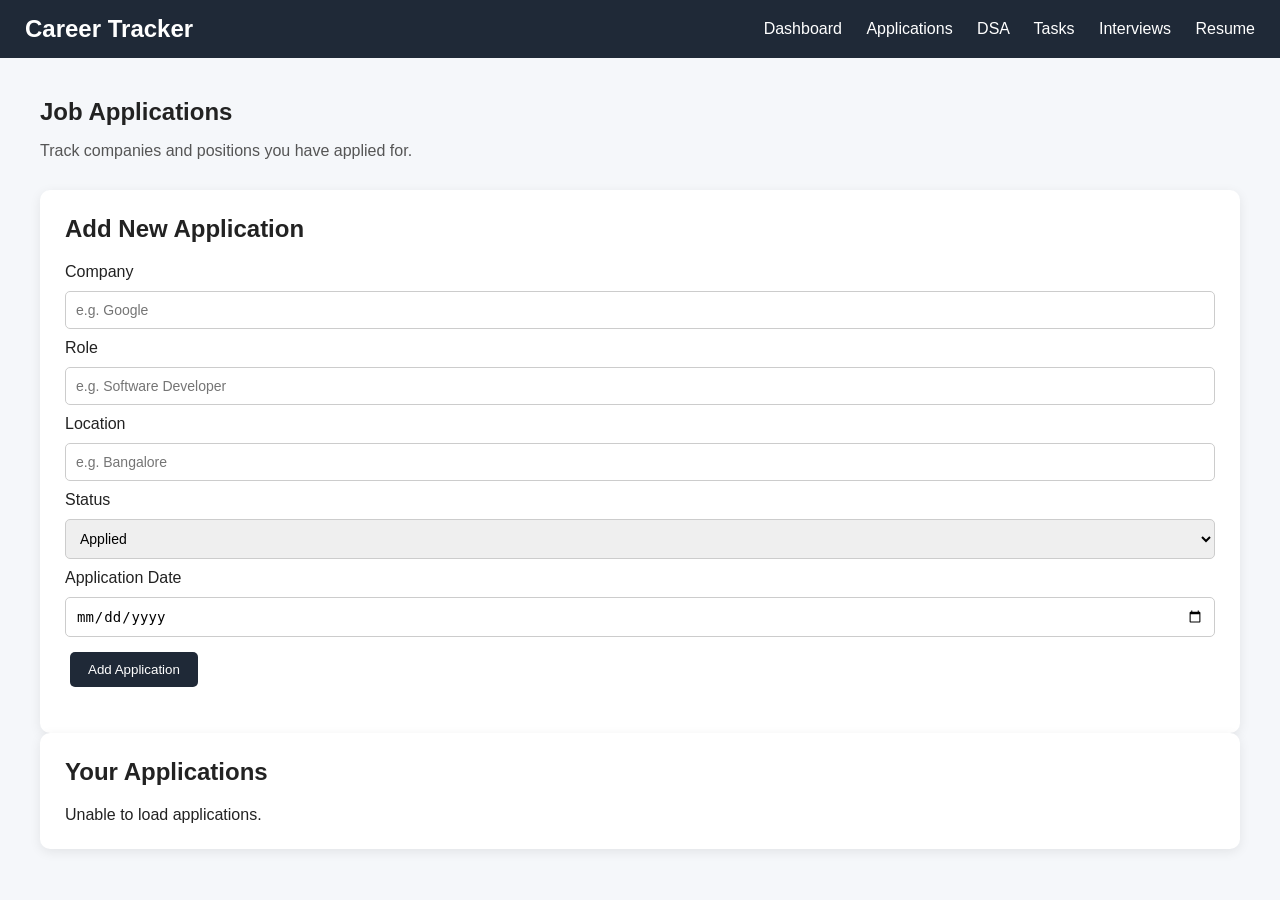
==== frontend/applications.html @ 94ce3e31 "Complete frontend and backend features" ====
<!DOCTYPE html>
<html lang="en">
<head>
    <meta charset="UTF-8">
    <meta name="viewport" content="width=device-width, initial-scale=1.0">
    <title>Applications - Student Career Tracker</title>
    <link rel="stylesheet" href="style.css">
</head>

<body>

    <nav>
        <h2>Career Tracker</h2>

        <div>
            <a href="index.html">Dashboard</a>
            <a href="applications.html">Applications</a>
            <a href="#">DSA</a>
            <a href="#">Tasks</a>
            <a href="#">Interviews</a>
            <a href="#">Resume</a>
        </div>
    </nav>


    <main class="dashboard">

        <section class="welcome">
            <h1>Job Applications</h1>
            <p>Track companies and positions you have applied for.</p>
        </section>


        <section class="dashboard-card">

            <h2>Add New Application</h2>

            <form id="applicationForm">

                <label for="company">Company</label>
                <input
                    type="text"
                    id="company"
                    placeholder="e.g. Google"
                    required
                >

                <label for="role">Role</label>
                <input
                    type="text"
                    id="role"
                    placeholder="e.g. Software Developer"
                    required
                >

                <label for="location">Location</label>
                <input
                    type="text"
                    id="location"
                    placeholder="e.g. Bangalore"
                    required
                >

                <label for="status">Status</label>
                <select id="status">
                    <option value="Applied">Applied</option>
                    <option value="Shortlisted">Shortlisted</option>
                    <option value="Interview">Interview</option>
                    <option value="Selected">Selected</option>
                    <option value="Rejected">Rejected</option>
                </select>

                <label for="applicationDate">Application Date</label>
                <input
                    type="date"
                    id="applicationDate"
                    required
                >

                <button type="submit" id="applicationSubmitButton">
    Add Application
</button>

            </form>

            <p id="applicationMessage"></p>

        </section>


        <section class="dashboard-card">

            <h2>Your Applications</h2>

            <div id="applicationsList">
                Loading applications...
            </div>

        </section>

    </main>


    <script src="script.js"></script>

</body>
</html>
---- frontend/style.css ----
body {
    font-family: Arial, sans-serif;
    margin: 0;
    padding: 40px;
    background-color: #f5f7fa;
    color: #222;
}

h1 {
    margin-bottom: 10px;
}

p {
    color: #555;
}
nav {
    display: flex;
    justify-content: space-between;
    align-items: center;
    background-color: #1f2937;
    padding: 15px 25px;
    margin: -40px -40px 40px -40px;
}

nav h2 {
    color: white;
    margin: 0;
}

nav a {
    color: white;
    text-decoration: none;
    margin-left: 20px;
}

nav a:hover {
    text-decoration: underline;
}
.login-container {
    width: 350px;
    margin: 80px auto;
    background-color: white;
    padding: 30px;
    border-radius: 10px;
    box-shadow: 0 4px 15px rgba(0, 0, 0, 0.1);
}

.login-container h1 {
    text-align: center;
    font-size: 24px;
}

.login-container h2 {
    text-align: center;
    margin-bottom: 25px;
}

.login-container label {
    display: block;
    margin-top: 15px;
    margin-bottom: 5px;
}

.login-container input {
    width: 100%;
    padding: 10px;
    box-sizing: border-box;
    border: 1px solid #ccc;
    border-radius: 5px;
}

.login-container button {
    width: 100%;
    padding: 10px;
    margin-top: 20px;
    border: none;
    border-radius: 5px;
    background-color: #1f2937;
    color: white;
    cursor: pointer;
}

.login-container button:hover {
    background-color: #374151;
}

.login-container p {
    text-align: center;
    margin-top: 20px;
}
.login-container input {
    margin-bottom: 5px;
}

.login-container a {
    color: #1f2937;
    text-decoration: none;
    font-weight: bold;
}

.login-container a:hover {
    text-decoration: underline;
}
/* =========================
   DASHBOARD
   ========================= */

.dashboard {
    max-width: 1200px;
    margin: 0 auto;
}

.welcome {
    margin-bottom: 30px;
}

.welcome h1 {
    margin-bottom: 8px;
}

.stats {
    display: grid;
    grid-template-columns: repeat(4, 1fr);
    gap: 20px;
    margin-bottom: 30px;
}

.stat-card {
    background-color: white;
    padding: 20px;
    border-radius: 10px;
    box-shadow: 0 3px 12px rgba(0, 0, 0, 0.08);
}

.stat-card h3 {
    margin-top: 0;
}

.stat-number {
    font-size: 32px;
    font-weight: bold;
    margin: 10px 0;
}

.dashboard-grid {
    display: grid;
    grid-template-columns: repeat(2, 1fr);
    gap: 20px;
}

.dashboard-card {
    background-color: white;
    padding: 25px;
    border-radius: 10px;
    box-shadow: 0 3px 12px rgba(0, 0, 0, 0.08);
}

.dashboard-card h2 {
    margin-top: 0;
}

.dashboard-card li {
    margin-bottom: 10px;
}

.progress-bar {
    width: 100%;
    height: 12px;
    background-color: #e5e7eb;
    border-radius: 10px;
    margin: 20px 0 10px;
}

.progress {
    width: 0%;
    height: 100%;
    border-radius: 10px;
    background-color: #1f2937;
}

.dashboard-card button {
    padding: 10px 15px;
    margin: 5px;
    border: none;
    border-radius: 5px;
    background-color: #1f2937;
    color: white;
    cursor: pointer;
}

.dashboard-card button:hover {
    background-color: #374151;
}
@media (max-width: 900px) {

    .stats {
        grid-template-columns: repeat(2, 1fr);
    }

    .dashboard-grid {
        grid-template-columns: 1fr;
    }

    nav {
        flex-direction: column;
        gap: 15px;
    }

}

@media (max-width: 600px) {

    .stats {
        grid-template-columns: 1fr;
    }

    nav a {
        display: block;
        margin: 8px 0;
    }

}
/* =========================
   APPLICATIONS
   ========================= */

#applicationForm {
    display: grid;
    gap: 10px;
}

#applicationForm input,
#applicationForm select {
    padding: 10px;
    border: 1px solid #ccc;
    border-radius: 5px;
    font-size: 14px;
}

#applicationForm button {
    width: fit-content;
    padding: 10px 18px;
    border: none;
    border-radius: 5px;
    background-color: #1f2937;
    color: white;
    cursor: pointer;
}

#applicationForm button:hover {
    background-color: #374151;
}

.application-item {
    border: 1px solid #e5e7eb;
    padding: 15px;
    margin-top: 15px;
    border-radius: 8px;
    background-color: #f9fafb;
}

.application-item h3 {
    margin-top: 0;
}

.application-item p {
    margin: 6px 0;
}

/* DSA Tracker Styling */

.form-container,
.dsa-section {
    background: white;
    padding: 25px;
    margin: 20px 0;
    border-radius: 10px;
    box-shadow: 0 3px 12px rgba(0, 0, 0, 0.08);
}

#dsaForm {
    display: flex;
    flex-direction: column;
    gap: 10px;
}

#dsaForm input,
#dsaForm select {
    width: 100%;
    padding: 10px;
    border: 1px solid #ccc;
    border-radius: 5px;
    box-sizing: border-box;
}

#dsaForm button {
    width: fit-content;
    padding: 10px 20px;
    margin-top: 10px;
    background: #1e293b;
    color: white;
    border: none;
    border-radius: 5px;
    cursor: pointer;
}

#dsaForm button:hover {
    background: #334155;
}

#dsaList {
    display: grid;
    grid-template-columns: repeat(auto-fit, minmax(250px, 1fr));
    gap: 20px;
}

#dsaList .application-item {
    padding: 20px;
    border: 1px solid #e2e8f0;
    border-radius: 8px;
    background: #f8fafc;
}

#dsaList progress {
    height: 12px;
    accent-color: #16a34a;
}

/* ===== Task Tracker Styling ===== */

.task-container {
    max-width: 1100px;
    margin: 40px auto;
    padding: 25px;
}

.task-container h1 {
    text-align: center;
    color: #1e293b;
    margin-bottom: 25px;
    font-size: 32px;
}

#taskForm {
    max-width: 650px;
    margin: 0 auto 35px;
    padding: 25px;
    background: #ffffff;
    border-radius: 14px;
    box-shadow: 0 4px 18px rgba(0, 0, 0, 0.08);
}

#taskForm label {
    display: block;
    margin: 15px 0 7px;
    color: #334155;
    font-weight: 600;
}

#taskForm input,
#taskForm textarea,
#taskForm select {
    width: 100%;
    padding: 12px;
    border: 1px solid #cbd5e1;
    border-radius: 8px;
    font-size: 15px;
    box-sizing: border-box;
    outline: none;
}

#taskForm input:focus,
#taskForm textarea:focus,
#taskForm select:focus {
    border-color: #2563eb;
    box-shadow: 0 0 0 3px rgba(37, 99, 235, 0.12);
}

#taskForm textarea {
    min-height: 90px;
    resize: vertical;
}

#taskSubmitButton {
    width: 100%;
    margin-top: 20px;
    padding: 12px;
    border: none;
    border-radius: 8px;
    background: #2563eb;
    color: white;
    font-size: 16px;
    font-weight: 600;
    cursor: pointer;
    transition: background 0.2s;
}

#taskSubmitButton:hover {
    background: #1d4ed8;
}

#taskList {
    display: grid;
    grid-template-columns: repeat(auto-fit, minmax(260px, 1fr));
    gap: 20px;
}

#taskList .application-item {
    background: #ffffff;
    padding: 22px;
    border-radius: 12px;
    border: 1px solid #e2e8f0;
    box-shadow: 0 3px 12px rgba(0, 0, 0, 0.06);
    transition: transform 0.2s, box-shadow 0.2s;
}

#taskList .application-item:hover {
    transform: translateY(-4px);
    box-shadow: 0 8px 20px rgba(0, 0, 0, 0.10);
}

#taskList .application-item h3 {
    color: #1e293b;
    font-size: 20px;
    margin: 0 0 12px;
    overflow-wrap: anywhere;
}

#taskList .application-item p {
    color: #64748b;
    line-height: 1.6;
    overflow-wrap: anywhere;
}

#taskList .application-item p:nth-of-type(2) {
    font-weight: 600;
}

#taskList .application-item button {
    padding: 9px 18px;
    margin: 10px 8px 0 0;
    border: none;
    border-radius: 7px;
    color: white;
    font-weight: 600;
    cursor: pointer;
}

#taskList .application-item button:first-of-type {
    background: #2563eb;
}

#taskList .application-item button:first-of-type:hover {
    background: #1d4ed8;
}

#taskList .application-item button:last-of-type {
    background: #dc2626;
}

#taskList .application-item button:last-of-type:hover {
    background: #b91c1c;
}

#taskMessage {
    text-align: center;
    color: #15803d;
    margin-top: 15px;
}

/* Mobile responsive layout */
@media (max-width: 600px) {
    .task-container {
        margin: 20px auto;
        padding: 12px;
    }

    .task-container h1 {
        font-size: 26px;
    }

    #taskForm {
        padding: 18px;
    }

    #taskList {
        grid-template-columns: 1fr;
    }
}

/* Task Tracker Form */
.task-container {
    max-width: 1100px;
    margin: 40px auto;
    padding: 25px;
}

.task-container h1 {
    text-align: center;
    color: #1e293b;
    font-size: 32px;
}

.task-container > p {
    text-align: center;
    color: #64748b;
    margin-bottom: 30px;
}

#taskForm {
    max-width: 650px;
    margin: auto;
    padding: 25px;
    background: white;
    border-radius: 12px;
    box-shadow: 0 4px 15px rgba(0, 0, 0, 0.08);
}

#taskForm label {
    display: block;
    margin: 15px 0 7px;
    font-weight: 600;
    color: #334155;
}

#taskForm input,
#taskForm textarea,
#taskForm select {
    width: 100%;
    padding: 12px;
    border: 1px solid #cbd5e1;
    border-radius: 7px;
    box-sizing: border-box;
    font-size: 15px;
}

#taskForm textarea {
    min-height: 90px;
    resize: vertical;
}

#taskForm input:focus,
#taskForm textarea:focus,
#taskForm select:focus {
    outline: none;
    border-color: #2563eb;
}

#taskSubmitButton {
    width: 100%;
    margin-top: 20px;
    padding: 12px;
    border: none;
    border-radius: 7px;
    background: #2563eb;
    color: white;
    font-size: 16px;
    font-weight: bold;
    cursor: pointer;
}

#taskSubmitButton:hover {
    background: #1d4ed8;
}

/* Task Cards */
#taskList {
    display: grid;
    grid-template-columns: repeat(auto-fit, minmax(260px, 1fr));
    gap: 20px;
    margin-top: 20px;
}

#taskList .application-item {
    background: white;
    padding: 22px;
    border-radius: 12px;
    border: 1px solid #e2e8f0;
    box-shadow: 0 4px 12px rgba(0, 0, 0, 0.06);
    transition: transform 0.2s, box-shadow 0.2s;
}

#taskList .application-item:hover {
    transform: translateY(-4px);
    box-shadow: 0 8px 18px rgba(0, 0, 0, 0.1);
}

#taskList .application-item h3 {
    color: #1e293b;
    font-size: 20px;
    margin-top: 0;
}

#taskList .application-item p {
    color: #64748b;
    line-height: 1.6;
    overflow-wrap: anywhere;
}

/* Task Edit and Delete Buttons */
#taskList .application-item button {
    padding: 9px 18px;
    margin: 10px 8px 0 0;
    border: none;
    border-radius: 7px;
    color: white;
    font-weight: 600;
    cursor: pointer;
    transition: background 0.2s;
}

/* Edit Button */
#taskList .application-item button:first-of-type {
    background: #2563eb;
}

#taskList .application-item button:first-of-type:hover {
    background: #1d4ed8;
}

/* Delete Button */
#taskList .application-item button:last-of-type {
    background: #dc2626;
}

#taskList .application-item button:last-of-type:hover {
    background: #b91c1c;
}

/* Responsive Task Tracker */
@media (max-width: 600px) {
    .task-container {
        margin: 20px auto;
        padding: 12px;
    }

    .task-container h1 {
        font-size: 26px;
    }

    #taskForm {
        padding: 18px;
    }

    #taskList {
        grid-template-columns: 1fr;
    }

    #taskList .application-item button {
        padding: 9px 14px;
    }
}

/* Interview Tracker */
.interview-section {
    margin-top: 40px;
}

.interview-section h2 {
    color: #1e293b;
    margin-bottom: 20px;
}

#interviewForm {
    max-width: 650px;
    margin: auto;
    padding: 25px;
    background: white;
    border-radius: 12px;
    box-shadow: 0 4px 15px rgba(0, 0, 0, 0.08);
}

#interviewForm label {
    display: block;
    margin: 15px 0 7px;
    font-weight: 600;
    color: #334155;
}

#interviewForm input,
#interviewForm textarea,
#interviewForm select {
    width: 100%;
    padding: 12px;
    border: 1px solid #cbd5e1;
    border-radius: 7px;
    box-sizing: border-box;
    font-size: 15px;
}

#interviewForm textarea {
    min-height: 90px;
    resize: vertical;
}

#interviewForm input:focus,
#interviewForm textarea:focus,
#interviewForm select:focus {
    outline: none;
    border-color: #2563eb;
}

#interviewSubmitButton {
    width: 100%;
    margin-top: 20px;
    padding: 12px;
    border: none;
    border-radius: 7px;
    background: #2563eb;
    color: white;
    font-size: 16px;
    font-weight: bold;
    cursor: pointer;
}

#interviewSubmitButton:hover {
    background: #1d4ed8;
}

#interviewList {
    display: grid;
    grid-template-columns: repeat(auto-fit, minmax(260px, 1fr));
    gap: 20px;
}

#interviewList .application-item {
    background: white;
    padding: 22px;
    border-radius: 12px;
    border: 1px solid #e2e8f0;
    box-shadow: 0 4px 12px rgba(0, 0, 0, 0.06);
}

#interviewList .application-item h3 {
    color: #1e293b;
    font-size: 20px;
}

#interviewList .application-item p {
    color: #64748b;
    line-height: 1.6;
    overflow-wrap: anywhere;
}

@media (max-width: 600px) {
    #interviewForm {
        padding: 18px;
    }

    #interviewList {
        grid-template-columns: 1fr;
    }
}
/* Interview Edit and Delete Buttons */
#interviewList button {
    padding: 8px 16px;
    margin: 10px 8px 5px 0;
    border: none;
    border-radius: 5px;
    cursor: pointer;
    color: white;
    font-size: 14px;
}

#interviewList button:first-of-type {
    background-color: #007bff;
}

#interviewList button:last-of-type {
    background-color: #dc3545;
}

#interviewList button:hover {
    opacity: 0.8;
}
/* Resume Tracker */
.resume-container {
    max-width: 800px;
    margin: 30px auto;
}

#resumeForm {
    display: flex;
    flex-direction: column;
    gap: 10px;
}

#resumeForm input,
#resumeForm textarea {
    padding: 10px;
    border: 1px solid #ccc;
    border-radius: 5px;
    font-size: 15px;
}

#resumeForm textarea {
    min-height: 80px;
    resize: vertical;
}

#resumeForm button {
    padding: 12px;
    background-color: #007bff;
    color: white;
    border: none;
    border-radius: 5px;
    cursor: pointer;
}

#resumeForm button:hover {
    background-color: #0056b3;
}
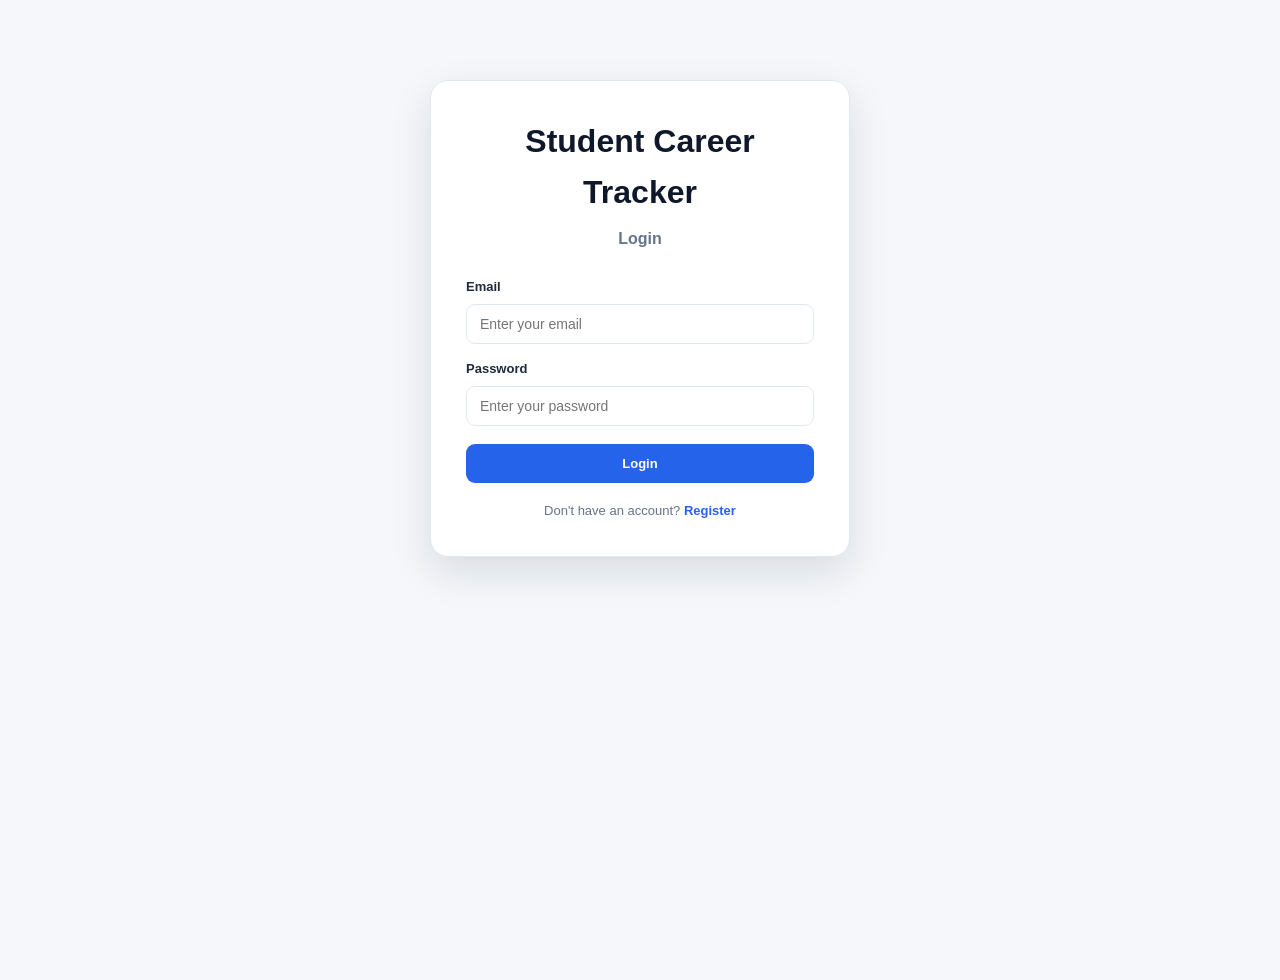
==== commit 0f8a7aed: "Improve complete website UI and UX" ====
--- a/frontend/applications.html
+++ b/frontend/applications.html
@@ -13,12 +13,13 @@
         <h2>Career Tracker</h2>
 
         <div>
-            <a href="index.html">Dashboard</a>
+            <a href="dashboard.html">Dashboard</a>
             <a href="applications.html">Applications</a>
-            <a href="#">DSA</a>
-            <a href="#">Tasks</a>
-            <a href="#">Interviews</a>
-            <a href="#">Resume</a>
+            <a href="dsa.html">DSA</a>
+            <a href="tasks.html">Tasks</a>
+            <a href="interviews.html">Interviews</a>
+            <a href="resume.html">Resume</a>
+            
         </div>
     </nav>
 
--- a/frontend/style.css
+++ b/frontend/style.css
@@ -1,197 +1,1391 @@
+/* =========================================================
+   STUDENT CAREER & PLACEMENT TRACKER
+   Modern Professional UI
+   ========================================================= */
+
+/* =========================
+   GLOBAL
+   ========================= */
+
+* {
+    margin: 0;
+    padding: 0;
+    box-sizing: border-box;
+}
+
+:root {
+    --primary: #2563eb;
+    --primary-dark: #1d4ed8;
+    --primary-light: #eff6ff;
+
+    --purple: #7c3aed;
+    --purple-light: #f5f3ff;
+
+    --success: #16a34a;
+    --success-light: #f0fdf4;
+
+    --warning: #f59e0b;
+    --warning-light: #fffbeb;
+
+    --danger: #dc2626;
+    --danger-light: #fef2f2;
+
+    --dark: #0f172a;
+    --dark-light: #1e293b;
+
+    --text: #1e293b;
+    --muted: #64748b;
+
+    --background: #f5f7fb;
+    --white: #ffffff;
+    --border: #e2e8f0;
+
+    --shadow-sm: 0 2px 8px rgba(15, 23, 42, 0.05);
+    --shadow: 0 8px 25px rgba(15, 23, 42, 0.08);
+    --shadow-lg: 0 15px 40px rgba(15, 23, 42, 0.12);
+
+    --radius: 14px;
+    --radius-lg: 20px;
+}
+
+html {
+    scroll-behavior: smooth;
+}
+
 body {
-    font-family: Arial, sans-serif;
+    font-family:
+        Inter,
+        -apple-system,
+        BlinkMacSystemFont,
+        "Segoe UI",
+        Arial,
+        sans-serif;
+
+    background: var(--background);
+    color: var(--text);
+    line-height: 1.6;
+}
+
+button,
+input,
+select,
+textarea {
+    font-family: inherit;
+}
+
+button {
+    cursor: pointer;
+}
+
+a {
+    text-decoration: none;
+}
+
+
+/* =========================================================
+   NAVBAR
+   ========================================================= */
+
+.main-nav {
+    position: sticky;
+    top: 0;
+    z-index: 1000;
+
+    width: 100%;
+
+    display: flex;
+    align-items: center;
+    justify-content: space-between;
+
+    padding: 14px 5%;
+
+    background: rgba(15, 23, 42, 0.97);
+    backdrop-filter: blur(12px);
+
+    box-shadow: 0 4px 20px rgba(15, 23, 42, 0.15);
+}
+
+
+/* Brand */
+
+.nav-brand {
+    display: flex;
+    align-items: center;
+    gap: 12px;
+}
+
+.brand-logo {
+    width: 42px;
+    height: 42px;
+
+    display: flex;
+    align-items: center;
+    justify-content: center;
+
+    border-radius: 12px;
+
+    background: linear-gradient(
+        135deg,
+        #3b82f6,
+        #7c3aed
+    );
+
+    color: white;
+
+    font-size: 14px;
+    font-weight: 800;
+
+    box-shadow: 0 5px 15px rgba(59, 130, 246, 0.35);
+}
+
+.nav-brand h2 {
+    color: white;
+    font-size: 18px;
+    line-height: 1.2;
+}
+
+.nav-brand span {
+    color: #94a3b8;
+    font-size: 11px;
+}
+
+
+/* Navigation links */
+
+.nav-links {
+    display: flex;
+    align-items: center;
+    gap: 6px;
+}
+
+.nav-links a {
+    color: #cbd5e1;
+
+    padding: 9px 13px;
+
+    border-radius: 8px;
+
+    font-size: 14px;
+    font-weight: 500;
+
+    transition:
+        background 0.2s ease,
+        color 0.2s ease,
+        transform 0.2s ease;
+}
+
+.nav-links a:hover {
+    background: rgba(255, 255, 255, 0.08);
+    color: white;
+    transform: translateY(-1px);
+}
+
+.nav-links a.active {
+    background: #2563eb;
+    color: white;
+}
+
+
+/* =========================================================
+   MAIN DASHBOARD
+   ========================================================= */
+
+.dashboard {
+    width: min(1250px, 90%);
+    margin: 0 auto;
+
+    padding: 45px 0 70px;
+}
+
+
+/* =========================================================
+   HERO SECTION
+   ========================================================= */
+
+.career-hero {
+    position: relative;
+
+    min-height: 360px;
+
+    display: flex;
+    align-items: center;
+    justify-content: space-between;
+
+    overflow: hidden;
+
+    padding: 50px 55px;
+
+    margin-bottom: 30px;
+
+    border-radius: var(--radius-lg);
+
+    background:
+        radial-gradient(
+            circle at 80% 20%,
+            rgba(124, 58, 237, 0.5),
+            transparent 30%
+        ),
+        linear-gradient(
+            135deg,
+            #172554,
+            #1e3a8a 55%,
+            #312e81
+        );
+
+    color: white;
+
+    box-shadow: var(--shadow-lg);
+}
+
+
+/* Decorative circles */
+
+.career-hero::before {
+    content: "";
+
+    position: absolute;
+
+    width: 280px;
+    height: 280px;
+
+    right: 180px;
+    bottom: -170px;
+
+    border-radius: 50%;
+
+    background: rgba(255, 255, 255, 0.05);
+}
+
+.career-hero::after {
+    content: "";
+
+    position: absolute;
+
+    width: 180px;
+    height: 180px;
+
+    right: 30px;
+    top: -90px;
+
+    border-radius: 50%;
+
+    background: rgba(255, 255, 255, 0.06);
+}
+
+
+/* Hero text */
+
+.hero-content {
+    position: relative;
+    z-index: 2;
+
+    max-width: 650px;
+}
+
+.hero-badge {
+    display: inline-flex;
+
+    padding: 7px 13px;
+
+    margin-bottom: 18px;
+
+    border-radius: 50px;
+
+    background: rgba(255, 255, 255, 0.12);
+
+    border: 1px solid rgba(255, 255, 255, 0.15);
+
+    color: #dbeafe;
+
+    font-size: 13px;
+    font-weight: 600;
+}
+
+.hero-content h1 {
+    font-size: clamp(34px, 4vw, 52px);
+
+    line-height: 1.08;
+
+    margin-bottom: 18px;
+
+    letter-spacing: -1.5px;
+}
+
+.hero-content h1 span {
+    display: block;
+
+    background: linear-gradient(
+        90deg,
+        #93c5fd,
+        #c4b5fd
+    );
+
+    -webkit-background-clip: text;
+    background-clip: text;
+
+    color: transparent;
+}
+
+.hero-content p {
+    max-width: 620px;
+
+    color: #cbd5e1;
+
+    font-size: 16px;
+
+    margin-bottom: 28px;
+}
+
+
+/* Hero buttons */
+
+.hero-buttons {
+    display: flex;
+    gap: 12px;
+    flex-wrap: wrap;
+}
+
+.hero-buttons button {
+    border: none;
+
+    padding: 12px 19px;
+
+    border-radius: 9px;
+
+    background: white;
+
+    color: #1d4ed8;
+
+    font-size: 14px;
+    font-weight: 700;
+
+    transition:
+        transform 0.2s ease,
+        box-shadow 0.2s ease;
+}
+
+.hero-buttons button:hover {
+    transform: translateY(-2px);
+
+    box-shadow: 0 8px 20px rgba(0, 0, 0, 0.18);
+}
+
+.hero-buttons .secondary-btn {
+    background: rgba(255, 255, 255, 0.1);
+
+    border: 1px solid rgba(255, 255, 255, 0.25);
+
+    color: white;
+}
+
+
+/* =========================================================
+   HERO ILLUSTRATION
+   ========================================================= */
+
+.hero-illustration {
+    position: relative;
+
+    width: 380px;
+    height: 280px;
+
+    flex-shrink: 0;
+}
+
+.illustration-circle {
+    position: absolute;
+
+    width: 230px;
+    height: 230px;
+
+    top: 25px;
+    left: 75px;
+
+    border-radius: 50%;
+
+    background:
+        linear-gradient(
+            135deg,
+            rgba(96, 165, 250, 0.25),
+            rgba(167, 139, 250, 0.2)
+        );
+
+    border: 1px solid rgba(255, 255, 255, 0.12);
+}
+
+.person-icon {
+    position: absolute;
+
+    left: 135px;
+    top: 78px;
+
+    width: 110px;
+    height: 110px;
+
+    display: flex;
+    align-items: center;
+    justify-content: center;
+
+    border-radius: 50%;
+
+    background: rgba(255, 255, 255, 0.12);
+
+    border: 1px solid rgba(255, 255, 255, 0.15);
+
+    font-size: 55px;
+
+    box-shadow:
+        0 15px 30px rgba(0, 0, 0, 0.15);
+}
+
+.illustration-card {
+    position: absolute;
+
+    display: flex;
+    flex-direction: column;
+
+    padding: 12px 15px;
+
+    min-width: 120px;
+
+    border-radius: 12px;
+
+    background: rgba(255, 255, 255, 0.95);
+
+    color: var(--text);
+
+    box-shadow: 0 10px 25px rgba(0, 0, 0, 0.18);
+}
+
+.illustration-card span {
+    font-size: 18px;
+}
+
+.illustration-card strong {
+    font-size: 20px;
+}
+
+.illustration-card small {
+    color: var(--muted);
+    font-size: 10px;
+}
+
+.card-one {
+    top: 5px;
+    right: 10px;
+}
+
+.card-two {
+    bottom: 15px;
+    left: 10px;
+}
+
+.card-three {
+    bottom: 0;
+    right: 20px;
+}
+
+
+/* =========================================================
+   STATISTICS
+   ========================================================= */
+
+.stats {
+    display: grid;
+
+    grid-template-columns: repeat(4, 1fr);
+
+    gap: 18px;
+
+    margin-bottom: 25px;
+}
+
+.stat-card {
+    position: relative;
+
+    display: flex;
+    align-items: center;
+
+    gap: 15px;
+
+    padding: 22px;
+
+    background: white;
+
+    border: 1px solid var(--border);
+
+    border-radius: var(--radius);
+
+    box-shadow: var(--shadow-sm);
+
+    overflow: hidden;
+
+    transition:
+        transform 0.2s ease,
+        box-shadow 0.2s ease;
+}
+
+.stat-card::after {
+    content: "";
+
+    position: absolute;
+
+    width: 70px;
+    height: 70px;
+
+    right: -25px;
+    bottom: -30px;
+
+    border-radius: 50%;
+
+    background: var(--primary-light);
+}
+
+.stat-card:hover {
+    transform: translateY(-4px);
+
+    box-shadow: var(--shadow);
+}
+
+.stat-icon {
+    position: relative;
+    z-index: 1;
+
+    width: 48px;
+    height: 48px;
+
+    display: flex;
+    align-items: center;
+    justify-content: center;
+
+    flex-shrink: 0;
+
+    border-radius: 12px;
+
+    background: var(--primary-light);
+
+    font-size: 22px;
+}
+
+.interview-stat .stat-icon {
+    background: var(--purple-light);
+}
+
+.selected-stat .stat-icon {
+    background: var(--warning-light);
+}
+
+.task-stat .stat-icon {
+    background: var(--success-light);
+}
+
+.stat-card h3 {
     margin: 0;
-    padding: 40px;
-    background-color: #f5f7fa;
-    color: #222;
-}
-
-h1 {
+
+    color: var(--muted);
+
+    font-size: 12px;
+    font-weight: 600;
+
+    text-transform: uppercase;
+
+    letter-spacing: 0.4px;
+}
+
+.stat-number {
+    margin: 2px 0;
+
+    color: var(--dark);
+
+    font-size: 30px;
+
+    line-height: 1.1;
+
+    font-weight: 800;
+}
+
+.stat-card span {
+    color: var(--muted);
+    font-size: 12px;
+}
+
+
+/* =========================================================
+   DASHBOARD GRID
+   ========================================================= */
+
+.dashboard-grid {
+    display: grid;
+
+    grid-template-columns: repeat(2, 1fr);
+
+    gap: 20px;
+
+    margin-bottom: 35px;
+}
+
+.dashboard-card {
+    background: white;
+
+    border: 1px solid var(--border);
+
+    border-radius: var(--radius);
+
+    padding: 28px;
+
+    box-shadow: var(--shadow-sm);
+
+    transition:
+        transform 0.2s ease,
+        box-shadow 0.2s ease;
+}
+
+.dashboard-card:hover {
+    transform: translateY(-3px);
+
+    box-shadow: var(--shadow);
+}
+
+
+/* Card header */
+
+.card-header {
+    display: flex;
+
+    justify-content: space-between;
+    align-items: flex-start;
+
+    margin-bottom: 18px;
+}
+
+.section-label {
+    display: block;
+
+    margin-bottom: 3px;
+
+    color: var(--primary);
+
+    font-size: 10px;
+    font-weight: 800;
+
+    letter-spacing: 1px;
+}
+
+.dashboard-card h2 {
+    color: var(--dark);
+
+    font-size: 22px;
+
+    line-height: 1.2;
+}
+
+.card-icon {
+    width: 42px;
+    height: 42px;
+
+    display: flex;
+    align-items: center;
+    justify-content: center;
+
+    border-radius: 11px;
+
+    background: var(--primary-light);
+
+    font-size: 19px;
+}
+
+.card-description {
+    color: var(--muted);
+
+    font-size: 14px;
+
+    margin-bottom: 20px;
+}
+
+
+/* =========================================================
+   DSA PROGRESS
+   ========================================================= */
+
+.progress-info {
+    display: flex;
+
+    align-items: flex-end;
+
+    gap: 8px;
+
+    margin-bottom: 9px;
+}
+
+.progress-info strong {
+    color: var(--primary);
+
+    font-size: 30px;
+
+    line-height: 1;
+}
+
+.progress-info span {
+    color: var(--muted);
+
+    font-size: 12px;
+
+    padding-bottom: 2px;
+}
+
+.progress-bar {
+    width: 100%;
+    height: 11px;
+
+    overflow: hidden;
+
+    background: #e5e7eb;
+
+    border-radius: 50px;
+
+    margin: 12px 0 20px;
+}
+
+.progress {
+    width: 0%;
+
+    height: 100%;
+
+    border-radius: 50px;
+
+    background:
+        linear-gradient(
+            90deg,
+            #2563eb,
+            #7c3aed
+        );
+
+    transition: width 0.7s ease;
+}
+
+.card-action {
+    border: none;
+
+    background: transparent;
+
+    color: var(--primary);
+
+    font-size: 13px;
+    font-weight: 700;
+
+    padding: 0;
+
+    transition: color 0.2s ease;
+}
+
+.card-action:hover {
+    color: var(--primary-dark);
+}
+
+
+/* =========================================================
+   TODAY'S TASKS
+   ========================================================= */
+
+#todayTasks {
+    list-style: none;
+
+    display: flex;
+    flex-direction: column;
+
+    gap: 10px;
+
+    margin: 5px 0 20px;
+}
+
+#todayTasks li {
+    position: relative;
+
+    padding: 11px 13px 11px 38px;
+
+    background: #f8fafc;
+
+    border: 1px solid var(--border);
+
+    border-radius: 9px;
+
+    color: var(--text);
+
+    font-size: 13px;
+}
+
+#todayTasks li::before {
+    content: "✓";
+
+    position: absolute;
+
+    left: 12px;
+    top: 9px;
+
+    width: 20px;
+    height: 20px;
+
+    display: flex;
+    align-items: center;
+    justify-content: center;
+
+    border-radius: 50%;
+
+    background: var(--success-light);
+
+    color: var(--success);
+
+    font-size: 11px;
+    font-weight: bold;
+}
+
+
+/* =========================================================
+   INTERVIEW
+   ========================================================= */
+
+.interview-highlight {
+    display: flex;
+
+    align-items: center;
+
+    gap: 15px;
+
+    margin: 20px 0;
+}
+
+.interview-icon {
+    width: 55px;
+    height: 55px;
+
+    display: flex;
+    align-items: center;
+    justify-content: center;
+
+    flex-shrink: 0;
+
+    border-radius: 14px;
+
+    background: var(--purple-light);
+
+    font-size: 25px;
+}
+
+#upcomingInterview {
+    margin: 0 0 4px;
+
+    color: var(--text);
+
+    font-size: 14px;
+    font-weight: 600;
+}
+
+.interview-highlight span {
+    color: var(--muted);
+
+    font-size: 12px;
+}
+
+
+/* =========================================================
+   QUICK ACTIONS
+   ========================================================= */
+
+.quick-actions {
+    display: grid;
+
+    grid-template-columns: repeat(2, 1fr);
+
+    gap: 10px;
+
+    margin-top: 22px;
+}
+
+.quick-actions button {
+    display: flex;
+
+    align-items: center;
+    justify-content: center;
+
+    gap: 7px;
+
+    min-height: 45px;
+
+    padding: 10px;
+
+    border: 1px solid var(--border);
+
+    border-radius: 9px;
+
+    background: #f8fafc;
+
+    color: var(--text);
+
+    font-size: 12px;
+    font-weight: 600;
+
+    transition:
+        background 0.2s ease,
+        border-color 0.2s ease,
+        transform 0.2s ease;
+}
+
+.quick-actions button:hover {
+    background: var(--primary-light);
+
+    border-color: #bfdbfe;
+
+    color: var(--primary);
+
+    transform: translateY(-2px);
+}
+
+
+/* =========================================================
+   TARGET COMPANIES
+   ========================================================= */
+
+.companies-section {
+    margin-top: 15px;
+
+    margin-bottom: 30px;
+}
+
+.section-heading {
+    margin-bottom: 20px;
+}
+
+.section-heading h2 {
+    margin: 3px 0 4px;
+
+    color: var(--dark);
+
+    font-size: 25px;
+}
+
+.section-heading p {
+    color: var(--muted);
+
+    font-size: 14px;
+}
+
+.company-grid {
+    display: grid;
+
+    grid-template-columns:
+        repeat(6, 1fr);
+
+    gap: 13px;
+}
+
+.company-card {
+    display: flex;
+
+    flex-direction: column;
+
+    align-items: center;
+
+    justify-content: center;
+
+    min-height: 135px;
+
+    padding: 18px 10px;
+
+    background: white;
+
+    border: 1px solid var(--border);
+
+    border-radius: 13px;
+
+    box-shadow: var(--shadow-sm);
+
+    text-align: center;
+
+    transition:
+        transform 0.2s ease,
+        box-shadow 0.2s ease,
+        border-color 0.2s ease;
+}
+
+.company-card:hover {
+    transform: translateY(-5px);
+
+    border-color: #bfdbfe;
+
+    box-shadow: var(--shadow);
+}
+
+.company-logo {
+    width: 48px;
+    height: 48px;
+
+    display: flex;
+    align-items: center;
+    justify-content: center;
+
     margin-bottom: 10px;
-}
-
-p {
-    color: #555;
-}
-nav {
+
+    border-radius: 12px;
+
+    color: white;
+
+    font-size: 21px;
+    font-weight: 800;
+}
+
+.google-logo {
+    background: linear-gradient(135deg, #4285f4, #34a853);
+}
+
+.microsoft-logo {
+    background: linear-gradient(135deg, #2563eb, #06b6d4);
+}
+
+.amazon-logo {
+    background: linear-gradient(135deg, #f59e0b, #ea580c);
+}
+
+.tcs-logo {
+    background: linear-gradient(135deg, #1e40af, #2563eb);
+}
+
+.infosys-logo {
+    background: linear-gradient(135deg, #0284c7, #0ea5e9);
+}
+
+.accenture-logo {
+    background: linear-gradient(135deg, #7c3aed, #9333ea);
+}
+
+.company-card strong {
+    color: var(--text);
+
+    font-size: 13px;
+}
+
+.company-card span {
+    margin-top: 2px;
+
+    color: var(--muted);
+
+    font-size: 10px;
+}
+
+
+/* =========================================================
+   CAREER TIP
+   ========================================================= */
+
+.career-tip {
     display: flex;
-    justify-content: space-between;
+
     align-items: center;
-    background-color: #1f2937;
-    padding: 15px 25px;
-    margin: -40px -40px 40px -40px;
-}
-
-nav h2 {
+
+    gap: 20px;
+
+    padding: 25px 28px;
+
+    border-radius: var(--radius);
+
+    background:
+        linear-gradient(
+            135deg,
+            #eff6ff,
+            #f5f3ff
+        );
+
+    border: 1px solid #dbeafe;
+
+    margin-top: 25px;
+}
+
+.tip-icon {
+    width: 58px;
+    height: 58px;
+
+    display: flex;
+    align-items: center;
+    justify-content: center;
+
+    flex-shrink: 0;
+
+    border-radius: 15px;
+
+    background: white;
+
+    box-shadow: var(--shadow-sm);
+
+    font-size: 27px;
+}
+
+.career-tip span {
+    color: var(--primary);
+
+    font-size: 10px;
+    font-weight: 800;
+
+    letter-spacing: 1px;
+}
+
+.career-tip h2 {
+    margin: 3px 0;
+
+    color: var(--dark);
+
+    font-size: 20px;
+}
+
+.career-tip p {
+    color: var(--muted);
+
+    font-size: 13px;
+}
+
+
+/* =========================================================
+   GENERAL FOR OTHER PROJECT PAGES
+   ========================================================= */
+
+body:not(.dashboard) {
+    min-height: 100vh;
+}
+
+.container,
+.form-container,
+.application-container,
+.dsa-section,
+.tasks-container,
+.interviews-container,
+.resume-container {
+    max-width: 1100px;
+    margin-left: auto;
+    margin-right: auto;
+}
+
+
+/* Forms */
+
+input,
+select,
+textarea {
+    width: 100%;
+
+    padding: 11px 13px;
+
+    border: 1px solid var(--border);
+
+    border-radius: 9px;
+
+    background: white;
+
+    color: var(--text);
+
+    outline: none;
+
+    font-size: 14px;
+
+    transition:
+        border-color 0.2s ease,
+        box-shadow 0.2s ease;
+}
+
+input:focus,
+select:focus,
+textarea:focus {
+    border-color: #60a5fa;
+
+    box-shadow:
+        0 0 0 3px
+        rgba(37, 99, 235, 0.1);
+}
+
+label {
+    display: block;
+
+    margin-bottom: 6px;
+
+    color: var(--text);
+
+    font-size: 13px;
+    font-weight: 600;
+}
+
+
+/* General buttons */
+
+button {
+    border: none;
+
+    border-radius: 9px;
+
+    padding: 10px 16px;
+
+    background: var(--primary);
+
     color: white;
-    margin: 0;
-}
-
-nav a {
-    color: white;
-    text-decoration: none;
-    margin-left: 20px;
-}
-
-nav a:hover {
-    text-decoration: underline;
-}
+
+    font-size: 13px;
+    font-weight: 600;
+
+    transition:
+        background 0.2s ease,
+        transform 0.2s ease,
+        box-shadow 0.2s ease;
+}
+
+button:hover {
+    background: var(--primary-dark);
+
+    transform: translateY(-1px);
+
+    box-shadow: 0 5px 12px rgba(37, 99, 235, 0.2);
+}
+
+
+/* =========================================================
+   LOGIN / REGISTER
+   ========================================================= */
+
 .login-container {
-    width: 350px;
+    width: min(420px, 90%);
+
     margin: 80px auto;
-    background-color: white;
-    padding: 30px;
-    border-radius: 10px;
-    box-shadow: 0 4px 15px rgba(0, 0, 0, 0.1);
+
+    padding: 35px;
+
+    background: white;
+
+    border: 1px solid var(--border);
+
+    border-radius: 18px;
+
+    box-shadow: var(--shadow-lg);
 }
 
 .login-container h1 {
+    margin-bottom: 8px;
+
+    color: var(--dark);
+
     text-align: center;
-    font-size: 24px;
 }
 
 .login-container h2 {
+    margin-bottom: 25px;
+
+    color: var(--muted);
+
     text-align: center;
-    margin-bottom: 25px;
+
+    font-size: 16px;
 }
 
 .login-container label {
-    display: block;
     margin-top: 15px;
-    margin-bottom: 5px;
-}
-
-.login-container input {
-    width: 100%;
-    padding: 10px;
-    box-sizing: border-box;
-    border: 1px solid #ccc;
-    border-radius: 5px;
 }
 
 .login-container button {
     width: 100%;
-    padding: 10px;
-    margin-top: 20px;
-    border: none;
-    border-radius: 5px;
-    background-color: #1f2937;
-    color: white;
-    cursor: pointer;
-}
-
-.login-container button:hover {
-    background-color: #374151;
+
+    margin-top: 18px;
+
+    padding: 12px;
 }
 
 .login-container p {
+    margin-top: 18px;
+
     text-align: center;
-    margin-top: 20px;
-}
-.login-container input {
-    margin-bottom: 5px;
+
+    color: var(--muted);
+
+    font-size: 13px;
 }
 
 .login-container a {
-    color: #1f2937;
-    text-decoration: none;
-    font-weight: bold;
-}
-
-.login-container a:hover {
-    text-decoration: underline;
-}
-/* =========================
-   DASHBOARD
-   ========================= */
-
-.dashboard {
-    max-width: 1200px;
-    margin: 0 auto;
-}
-
-.welcome {
-    margin-bottom: 30px;
-}
-
-.welcome h1 {
+    color: var(--primary);
+
+    font-weight: 600;
+}
+
+
+/* =========================================================
+   APPLICATION / DSA / TASK / INTERVIEW CARDS
+   ========================================================= */
+
+.application-item {
+    margin-bottom: 15px;
+
+    padding: 20px;
+
+    background: white;
+
+    border: 1px solid var(--border);
+
+    border-radius: 13px;
+
+    box-shadow: var(--shadow-sm);
+
+    transition:
+        transform 0.2s ease,
+        box-shadow 0.2s ease;
+}
+
+.application-item:hover {
+    transform: translateY(-2px);
+
+    box-shadow: var(--shadow);
+}
+
+.application-item h3 {
     margin-bottom: 8px;
-}
-
-.stats {
-    display: grid;
-    grid-template-columns: repeat(4, 1fr);
-    gap: 20px;
-    margin-bottom: 30px;
-}
-
-.stat-card {
-    background-color: white;
-    padding: 20px;
-    border-radius: 10px;
-    box-shadow: 0 3px 12px rgba(0, 0, 0, 0.08);
-}
-
-.stat-card h3 {
-    margin-top: 0;
-}
-
-.stat-number {
-    font-size: 32px;
-    font-weight: bold;
-    margin: 10px 0;
-}
-
-.dashboard-grid {
-    display: grid;
-    grid-template-columns: repeat(2, 1fr);
-    gap: 20px;
-}
-
-.dashboard-card {
-    background-color: white;
-    padding: 25px;
-    border-radius: 10px;
-    box-shadow: 0 3px 12px rgba(0, 0, 0, 0.08);
-}
-
-.dashboard-card h2 {
-    margin-top: 0;
-}
-
-.dashboard-card li {
-    margin-bottom: 10px;
-}
-
-.progress-bar {
-    width: 100%;
-    height: 12px;
-    background-color: #e5e7eb;
-    border-radius: 10px;
-    margin: 20px 0 10px;
-}
-
-.progress {
-    width: 0%;
-    height: 100%;
-    border-radius: 10px;
-    background-color: #1f2937;
-}
-
-.dashboard-card button {
-    padding: 10px 15px;
-    margin: 5px;
-    border: none;
-    border-radius: 5px;
-    background-color: #1f2937;
-    color: white;
-    cursor: pointer;
-}
-
-.dashboard-card button:hover {
-    background-color: #374151;
-}
-@media (max-width: 900px) {
+
+    color: var(--dark);
+}
+
+.application-item p {
+    color: var(--muted);
+
+    font-size: 14px;
+}
+
+
+/* =========================================================
+   RESPONSIVE DESIGN
+   ========================================================= */
+
+@media (max-width: 1050px) {
+
+    .company-grid {
+        grid-template-columns: repeat(3, 1fr);
+    }
+
+    .hero-illustration {
+        width: 320px;
+        transform: scale(0.9);
+    }
+
+    .career-hero {
+        padding: 40px;
+    }
+}
+
+
+@media (max-width: 850px) {
+
+    .main-nav {
+        flex-direction: column;
+
+        gap: 15px;
+
+        padding: 15px 20px;
+    }
+
+    .nav-links {
+        flex-wrap: wrap;
+
+        justify-content: center;
+    }
 
     .stats {
         grid-template-columns: repeat(2, 1fr);
@@ -201,612 +1395,994 @@
         grid-template-columns: 1fr;
     }
 
-    nav {
+    .career-hero {
         flex-direction: column;
-        gap: 15px;
-    }
-
-}
+
+        text-align: center;
+
+        gap: 20px;
+    }
+
+    .hero-content {
+        max-width: 100%;
+    }
+
+    .hero-buttons {
+        justify-content: center;
+    }
+
+    .hero-illustration {
+        display: none;
+    }
+}
+
 
 @media (max-width: 600px) {
+
+    .dashboard {
+        width: 92%;
+
+        padding-top: 25px;
+    }
 
     .stats {
         grid-template-columns: 1fr;
     }
 
-    nav a {
-        display: block;
-        margin: 8px 0;
-    }
-
-}
-/* =========================
+    .company-grid {
+        grid-template-columns: repeat(2, 1fr);
+    }
+
+    .career-hero {
+        padding: 32px 22px;
+
+        min-height: auto;
+    }
+
+    .hero-content h1 {
+        font-size: 34px;
+    }
+
+    .dashboard-card {
+        padding: 21px;
+    }
+
+    .quick-actions {
+        grid-template-columns: 1fr;
+    }
+
+    .career-tip {
+        align-items: flex-start;
+
+        padding: 20px;
+    }
+
+    .nav-links {
+        gap: 3px;
+    }
+
+    .nav-links a {
+        padding: 7px 8px;
+
+        font-size: 12px;
+    }
+}
+
+
+/* =========================================================
+   SCROLLBAR
+   ========================================================= */
+
+::-webkit-scrollbar {
+    width: 9px;
+}
+
+::-webkit-scrollbar-track {
+    background: #f1f5f9;
+}
+
+::-webkit-scrollbar-thumb {
+    background: #cbd5e1;
+
+    border-radius: 20px;
+}
+
+::-webkit-scrollbar-thumb:hover {
+    background: #94a3b8;
+}
+/* =========================================================
+   PROFESSIONAL INNER PAGES
+   Applications / DSA / Tasks / Interviews / Resume
+   ========================================================= */
+
+
+/* =========================================================
+   COMMON PAGE LAYOUT
+   ========================================================= */
+
+body > main:not(.dashboard) {
+    width: min(1150px, 90%);
+    margin: 0 auto;
+    padding: 45px 0 70px;
+}
+
+.page-title,
+body > main:not(.dashboard) > h1 {
+    color: var(--dark);
+    font-size: 34px;
+    font-weight: 800;
+    margin-bottom: 8px;
+}
+
+.page-subtitle {
+    color: var(--muted);
+    margin-bottom: 30px;
+}
+
+
+/* =========================================================
+   OLD NAVBAR ON INNER PAGES
+   ========================================================= */
+
+body > nav:not(.main-nav) {
+    position: sticky;
+    top: 0;
+    z-index: 1000;
+
+    display: flex;
+    align-items: center;
+    justify-content: space-between;
+
+    padding: 14px 5%;
+    margin: 0;
+
+    background: rgba(15, 23, 42, 0.97);
+
+    box-shadow: 0 4px 20px rgba(15, 23, 42, 0.15);
+}
+
+body > nav:not(.main-nav) h2 {
+    color: white;
+    font-size: 19px;
+}
+
+body > nav:not(.main-nav) a {
+    display: inline-block;
+
+    margin-left: 4px;
+
+    padding: 9px 13px;
+
+    color: #cbd5e1;
+
+    border-radius: 8px;
+
+    font-size: 13px;
+
+    transition: 0.2s ease;
+}
+
+body > nav:not(.main-nav) a:hover {
+    background: rgba(255,255,255,0.08);
+    color: white;
+
+    text-decoration: none;
+}
+
+
+/* =========================================================
+   FORM CONTAINERS
+   ========================================================= */
+
+.form-container,
+.dsa-section,
+.task-container,
+.interview-section,
+.resume-container {
+
+    background: white;
+
+    border: 1px solid var(--border);
+
+    border-radius: var(--radius-lg);
+
+    box-shadow: var(--shadow);
+
+    padding: 30px;
+
+    margin: 25px 0;
+}
+
+.form-container h1,
+.form-container h2,
+.dsa-section h1,
+.dsa-section h2,
+.task-container h1,
+.interview-section h1,
+.interview-section h2,
+.resume-container h1,
+.resume-container h2 {
+
+    color: var(--dark);
+
+    margin-bottom: 8px;
+}
+
+
+/* =========================================================
    APPLICATIONS
-   ========================= */
+   ========================================================= */
 
 #applicationForm {
+
     display: grid;
-    gap: 10px;
-}
-
-#applicationForm input,
-#applicationForm select {
-    padding: 10px;
-    border: 1px solid #ccc;
-    border-radius: 5px;
-    font-size: 14px;
+
+    grid-template-columns: repeat(2, 1fr);
+
+    gap: 18px;
+
+    padding: 28px;
+
+    background: white;
+
+    border: 1px solid var(--border);
+
+    border-radius: var(--radius-lg);
+
+    box-shadow: var(--shadow);
+
+    margin-bottom: 30px;
+}
+
+#applicationForm label {
+    margin-top: 0;
 }
 
 #applicationForm button {
     width: fit-content;
-    padding: 10px 18px;
+
+    padding: 12px 22px;
+
+    margin-top: 5px;
+
+    background: var(--primary);
+
+    border-radius: 9px;
+}
+
+#applicationForm button:hover {
+    background: var(--primary-dark);
+}
+
+#applicationMessage {
+    grid-column: 1 / -1;
+
+    color: var(--success);
+
+    font-weight: 600;
+
+    font-size: 13px;
+}
+
+
+/* Applications list */
+
+#applicationsList {
+
+    display: grid;
+
+    grid-template-columns: repeat(2, 1fr);
+
+    gap: 18px;
+}
+
+#applicationsList .application-item {
+
+    position: relative;
+
+    margin: 0;
+
+    padding: 24px;
+
+    background: white;
+
+    border: 1px solid var(--border);
+
+    border-radius: 15px;
+
+    box-shadow: var(--shadow-sm);
+
+    transition: 0.2s ease;
+}
+
+#applicationsList .application-item:hover {
+
+    transform: translateY(-4px);
+
+    box-shadow: var(--shadow);
+}
+
+#applicationsList .application-item h3 {
+
+    color: var(--dark);
+
+    font-size: 20px;
+
+    margin-bottom: 14px;
+}
+
+#applicationsList .application-item p {
+
+    color: var(--muted);
+
+    margin: 7px 0;
+
+    font-size: 13px;
+}
+
+#applicationsList .application-item strong {
+
+    color: var(--text);
+}
+
+
+/* Buttons inside cards */
+
+#applicationsList .application-item button {
+
+    margin-top: 15px;
+
+    margin-right: 8px;
+
+    padding: 9px 15px;
+
+    font-size: 12px;
+}
+
+#applicationsList .application-item button:last-child {
+
+    background: var(--danger);
+}
+
+#applicationsList .application-item button:last-child:hover {
+
+    background: #b91c1c;
+}
+
+
+/* =========================================================
+   DSA PAGE
+   ========================================================= */
+
+#dsaForm {
+
+    display: grid;
+
+    grid-template-columns: 1fr 1fr;
+
+    gap: 18px;
+
+    padding: 28px;
+
+    background: white;
+
+    border: 1px solid var(--border);
+
+    border-radius: var(--radius-lg);
+
+    box-shadow: var(--shadow);
+
+    margin-bottom: 30px;
+}
+
+#dsaForm button {
+
+    width: fit-content;
+
+    padding: 12px 22px;
+
+    background: var(--primary);
+
+    border-radius: 9px;
+}
+
+#dsaForm button:hover {
+
+    background: var(--primary-dark);
+}
+
+#dsaMessage {
+
+    grid-column: 1 / -1;
+
+    color: var(--success);
+
+    font-weight: 600;
+
+    font-size: 13px;
+}
+
+
+/* DSA cards */
+
+#dsaList {
+
+    display: grid;
+
+    grid-template-columns:
+        repeat(auto-fit, minmax(270px, 1fr));
+
+    gap: 18px;
+}
+
+#dsaList .application-item {
+
+    position: relative;
+
+    margin: 0;
+
+    padding: 23px;
+
+    background: white;
+
+    border: 1px solid var(--border);
+
+    border-radius: 15px;
+
+    box-shadow: var(--shadow-sm);
+
+    transition: 0.2s ease;
+}
+
+#dsaList .application-item:hover {
+
+    transform: translateY(-4px);
+
+    box-shadow: var(--shadow);
+}
+
+#dsaList .application-item h3 {
+
+    color: var(--dark);
+
+    font-size: 19px;
+
+    margin-bottom: 10px;
+}
+
+#dsaList .application-item p {
+
+    color: var(--muted);
+
+    font-size: 13px;
+
+    margin: 7px 0;
+}
+
+
+/* DSA progress */
+
+#dsaList progress {
+
+    width: 100%;
+
+    height: 10px;
+
+    margin: 10px 0 14px;
+
     border: none;
-    border-radius: 5px;
-    background-color: #1f2937;
-    color: white;
-    cursor: pointer;
-}
-
-#applicationForm button:hover {
-    background-color: #374151;
-}
-
-.application-item {
-    border: 1px solid #e5e7eb;
-    padding: 15px;
-    margin-top: 15px;
-    border-radius: 8px;
-    background-color: #f9fafb;
-}
-
-.application-item h3 {
-    margin-top: 0;
-}
-
-.application-item p {
-    margin: 6px 0;
-}
-
-/* DSA Tracker Styling */
-
-.form-container,
-.dsa-section {
+
+    border-radius: 20px;
+
+    overflow: hidden;
+}
+
+#dsaList progress::-webkit-progress-bar {
+
+    background: #e2e8f0;
+
+    border-radius: 20px;
+}
+
+#dsaList progress::-webkit-progress-value {
+
+    background:
+        linear-gradient(
+            90deg,
+            #2563eb,
+            #7c3aed
+        );
+
+    border-radius: 20px;
+}
+
+#dsaList progress::-moz-progress-bar {
+
+    background:
+        linear-gradient(
+            90deg,
+            #2563eb,
+            #7c3aed
+        );
+
+    border-radius: 20px;
+}
+
+
+/* =========================================================
+   TASK PAGE
+   ========================================================= */
+
+.task-container {
+
+    max-width: 1150px;
+
+    margin: 35px auto;
+
+    padding: 0;
+}
+
+
+/* Task heading */
+
+.task-container > h1 {
+
+    text-align: left;
+
+    font-size: 34px;
+
+    margin-bottom: 25px;
+}
+
+
+/* Task form */
+
+#taskForm {
+
+    max-width: none;
+
+    display: grid;
+
+    grid-template-columns: repeat(2, 1fr);
+
+    gap: 18px;
+
+    margin: 0 0 30px;
+
+    padding: 30px;
+
     background: white;
+
+    border: 1px solid var(--border);
+
+    border-radius: var(--radius-lg);
+
+    box-shadow: var(--shadow);
+}
+
+#taskForm textarea {
+
+    grid-column: 1 / -1;
+
+    min-height: 110px;
+}
+
+#taskSubmitButton {
+
+    width: fit-content;
+
+    padding: 12px 22px;
+
+    background: var(--primary);
+
+    border-radius: 9px;
+}
+
+#taskSubmitButton:hover {
+
+    background: var(--primary-dark);
+}
+
+#taskMessage {
+
+    grid-column: 1 / -1;
+
+    color: var(--success);
+
+    font-size: 13px;
+
+    font-weight: 600;
+}
+
+
+/* Task list */
+
+#taskList {
+
+    display: grid;
+
+    grid-template-columns:
+        repeat(auto-fit, minmax(280px, 1fr));
+
+    gap: 18px;
+}
+
+#taskList .application-item {
+
+    margin: 0;
+
+    padding: 24px;
+
+    background: white;
+
+    border: 1px solid var(--border);
+
+    border-radius: 15px;
+
+    box-shadow: var(--shadow-sm);
+
+    transition: 0.2s ease;
+}
+
+#taskList .application-item:hover {
+
+    transform: translateY(-4px);
+
+    box-shadow: var(--shadow);
+}
+
+#taskList .application-item h3 {
+
+    color: var(--dark);
+
+    font-size: 19px;
+
+    margin-bottom: 10px;
+}
+
+#taskList .application-item p {
+
+    color: var(--muted);
+
+    font-size: 13px;
+
+    margin: 7px 0;
+}
+
+#taskList .application-item button {
+
+    margin-top: 13px;
+
+    margin-right: 7px;
+
+    padding: 9px 15px;
+
+    font-size: 12px;
+}
+
+#taskList .application-item button:last-child {
+
+    background: var(--danger);
+}
+
+
+/* =========================================================
+   INTERVIEW PAGE
+   ========================================================= */
+
+.interview-section {
+
+    max-width: 1150px;
+
+    margin: 35px auto;
+
+    padding: 0;
+}
+
+#interviewForm {
+
+    max-width: none;
+
+    display: grid;
+
+    grid-template-columns: repeat(2, 1fr);
+
+    gap: 18px;
+
+    margin: 0 0 30px;
+
+    padding: 30px;
+
+    background: white;
+
+    border: 1px solid var(--border);
+
+    border-radius: var(--radius-lg);
+
+    box-shadow: var(--shadow);
+}
+
+#interviewForm textarea {
+
+    grid-column: 1 / -1;
+
+    min-height: 110px;
+}
+
+#interviewSubmitButton {
+
+    width: fit-content;
+
+    padding: 12px 22px;
+
+    background: var(--primary);
+
+    border-radius: 9px;
+}
+
+#interviewSubmitButton:hover {
+
+    background: var(--primary-dark);
+}
+
+#interviewMessage {
+
+    grid-column: 1 / -1;
+
+    color: var(--success);
+
+    font-size: 13px;
+
+    font-weight: 600;
+}
+
+
+/* Interview list */
+
+#interviewList {
+
+    display: grid;
+
+    grid-template-columns:
+        repeat(auto-fit, minmax(280px, 1fr));
+
+    gap: 18px;
+}
+
+#interviewList .application-item {
+
+    margin: 0;
+
     padding: 25px;
-    margin: 20px 0;
+
+    background: white;
+
+    border: 1px solid var(--border);
+
+    border-radius: 15px;
+
+    box-shadow: var(--shadow-sm);
+
+    transition: 0.2s ease;
+}
+
+#interviewList .application-item:hover {
+
+    transform: translateY(-4px);
+
+    box-shadow: var(--shadow);
+}
+
+#interviewList .application-item h3 {
+
+    color: var(--dark);
+
+    font-size: 20px;
+
+    margin-bottom: 12px;
+}
+
+#interviewList .application-item p {
+
+    color: var(--muted);
+
+    font-size: 13px;
+
+    margin: 7px 0;
+}
+
+#interviewList .application-item button {
+
+    margin-top: 13px;
+
+    margin-right: 7px;
+
+    padding: 9px 15px;
+
+    font-size: 12px;
+}
+
+#interviewList .application-item button:last-child {
+
+    background: var(--danger);
+}
+
+
+/* =========================================================
+   RESUME PAGE
+   ========================================================= */
+
+#resumeForm {
+
+    max-width: 900px;
+
+    margin: 0 auto 25px;
+
+    display: grid;
+
+    grid-template-columns: repeat(2, 1fr);
+
+    gap: 18px;
+
+    padding: 32px;
+
+    background: white;
+
+    border: 1px solid var(--border);
+
+    border-radius: var(--radius-lg);
+
+    box-shadow: var(--shadow);
+}
+
+#resumeForm textarea {
+
+    grid-column: 1 / -1;
+
+    min-height: 130px;
+
+    resize: vertical;
+}
+
+#resumeForm button {
+
+    width: fit-content;
+
+    padding: 12px 22px;
+
+    background: var(--primary);
+
+    border-radius: 9px;
+}
+
+#resumeForm button:hover {
+
+    background: var(--primary-dark);
+}
+
+#resumeMessage {
+
+    grid-column: 1 / -1;
+
+    color: var(--success);
+
+    font-size: 13px;
+
+    font-weight: 600;
+}
+
+
+/* Resume download */
+
+#downloadResume {
+
+    display: block;
+
+    margin: 0 auto 35px;
+
+    padding: 13px 25px;
+
+    background:
+        linear-gradient(
+            135deg,
+            #7c3aed,
+            #2563eb
+        );
+
     border-radius: 10px;
-    box-shadow: 0 3px 12px rgba(0, 0, 0, 0.08);
-}
-
-#dsaForm {
-    display: flex;
-    flex-direction: column;
-    gap: 10px;
-}
-
-#dsaForm input,
-#dsaForm select {
-    width: 100%;
-    padding: 10px;
-    border: 1px solid #ccc;
-    border-radius: 5px;
-    box-sizing: border-box;
-}
-
-#dsaForm button {
-    width: fit-content;
-    padding: 10px 20px;
-    margin-top: 10px;
-    background: #1e293b;
-    color: white;
-    border: none;
-    border-radius: 5px;
-    cursor: pointer;
-}
-
-#dsaForm button:hover {
-    background: #334155;
-}
-
-#dsaList {
-    display: grid;
-    grid-template-columns: repeat(auto-fit, minmax(250px, 1fr));
-    gap: 20px;
-}
-
-#dsaList .application-item {
-    padding: 20px;
-    border: 1px solid #e2e8f0;
-    border-radius: 8px;
-    background: #f8fafc;
-}
-
-#dsaList progress {
-    height: 12px;
-    accent-color: #16a34a;
-}
-
-/* ===== Task Tracker Styling ===== */
-
-.task-container {
-    max-width: 1100px;
-    margin: 40px auto;
-    padding: 25px;
-}
-
-.task-container h1 {
-    text-align: center;
-    color: #1e293b;
-    margin-bottom: 25px;
-    font-size: 32px;
-}
-
-#taskForm {
-    max-width: 650px;
-    margin: 0 auto 35px;
-    padding: 25px;
-    background: #ffffff;
-    border-radius: 14px;
-    box-shadow: 0 4px 18px rgba(0, 0, 0, 0.08);
-}
-
-#taskForm label {
-    display: block;
-    margin: 15px 0 7px;
-    color: #334155;
-    font-weight: 600;
-}
-
-#taskForm input,
-#taskForm textarea,
-#taskForm select {
-    width: 100%;
-    padding: 12px;
-    border: 1px solid #cbd5e1;
-    border-radius: 8px;
-    font-size: 15px;
-    box-sizing: border-box;
-    outline: none;
-}
-
-#taskForm input:focus,
-#taskForm textarea:focus,
-#taskForm select:focus {
-    border-color: #2563eb;
-    box-shadow: 0 0 0 3px rgba(37, 99, 235, 0.12);
-}
-
-#taskForm textarea {
-    min-height: 90px;
-    resize: vertical;
-}
-
-#taskSubmitButton {
-    width: 100%;
-    margin-top: 20px;
-    padding: 12px;
-    border: none;
-    border-radius: 8px;
-    background: #2563eb;
-    color: white;
-    font-size: 16px;
-    font-weight: 600;
-    cursor: pointer;
-    transition: background 0.2s;
-}
-
-#taskSubmitButton:hover {
-    background: #1d4ed8;
-}
-
-#taskList {
-    display: grid;
-    grid-template-columns: repeat(auto-fit, minmax(260px, 1fr));
-    gap: 20px;
-}
-
-#taskList .application-item {
-    background: #ffffff;
-    padding: 22px;
-    border-radius: 12px;
-    border: 1px solid #e2e8f0;
-    box-shadow: 0 3px 12px rgba(0, 0, 0, 0.06);
-    transition: transform 0.2s, box-shadow 0.2s;
-}
-
-#taskList .application-item:hover {
-    transform: translateY(-4px);
-    box-shadow: 0 8px 20px rgba(0, 0, 0, 0.10);
-}
-
-#taskList .application-item h3 {
-    color: #1e293b;
-    font-size: 20px;
-    margin: 0 0 12px;
-    overflow-wrap: anywhere;
-}
-
-#taskList .application-item p {
-    color: #64748b;
-    line-height: 1.6;
-    overflow-wrap: anywhere;
-}
-
-#taskList .application-item p:nth-of-type(2) {
-    font-weight: 600;
-}
-
-#taskList .application-item button {
-    padding: 9px 18px;
-    margin: 10px 8px 0 0;
-    border: none;
-    border-radius: 7px;
-    color: white;
-    font-weight: 600;
-    cursor: pointer;
-}
-
-#taskList .application-item button:first-of-type {
-    background: #2563eb;
-}
-
-#taskList .application-item button:first-of-type:hover {
-    background: #1d4ed8;
-}
-
-#taskList .application-item button:last-of-type {
-    background: #dc2626;
-}
-
-#taskList .application-item button:last-of-type:hover {
-    background: #b91c1c;
-}
-
-#taskMessage {
-    text-align: center;
-    color: #15803d;
-    margin-top: 15px;
-}
-
-/* Mobile responsive layout */
-@media (max-width: 600px) {
-    .task-container {
-        margin: 20px auto;
-        padding: 12px;
-    }
-
-    .task-container h1 {
-        font-size: 26px;
-    }
-
-    #taskForm {
-        padding: 18px;
-    }
-
-    #taskList {
+
+    font-weight: 700;
+
+    box-shadow:
+        0 7px 18px
+        rgba(124, 58, 237, 0.2);
+}
+
+#downloadResume:hover {
+
+    transform: translateY(-2px);
+
+    box-shadow:
+        0 10px 25px
+        rgba(124, 58, 237, 0.3);
+}
+
+
+/* =========================================================
+   RESPONSIVE — INNER PAGES
+   ========================================================= */
+
+@media (max-width: 800px) {
+
+    #applicationForm,
+    #dsaForm,
+    #taskForm,
+    #interviewForm,
+    #resumeForm {
+
         grid-template-columns: 1fr;
     }
-}
-
-/* Task Tracker Form */
-.task-container {
-    max-width: 1100px;
-    margin: 40px auto;
-    padding: 25px;
-}
-
-.task-container h1 {
-    text-align: center;
-    color: #1e293b;
-    font-size: 32px;
-}
-
-.task-container > p {
-    text-align: center;
-    color: #64748b;
-    margin-bottom: 30px;
-}
-
-#taskForm {
-    max-width: 650px;
-    margin: auto;
-    padding: 25px;
-    background: white;
-    border-radius: 12px;
-    box-shadow: 0 4px 15px rgba(0, 0, 0, 0.08);
-}
-
-#taskForm label {
-    display: block;
-    margin: 15px 0 7px;
-    font-weight: 600;
-    color: #334155;
-}
-
-#taskForm input,
-#taskForm textarea,
-#taskForm select {
-    width: 100%;
-    padding: 12px;
-    border: 1px solid #cbd5e1;
-    border-radius: 7px;
-    box-sizing: border-box;
-    font-size: 15px;
-}
-
-#taskForm textarea {
-    min-height: 90px;
-    resize: vertical;
-}
-
-#taskForm input:focus,
-#taskForm textarea:focus,
-#taskForm select:focus {
-    outline: none;
-    border-color: #2563eb;
-}
-
-#taskSubmitButton {
-    width: 100%;
-    margin-top: 20px;
-    padding: 12px;
-    border: none;
-    border-radius: 7px;
-    background: #2563eb;
-    color: white;
-    font-size: 16px;
-    font-weight: bold;
-    cursor: pointer;
-}
-
-#taskSubmitButton:hover {
-    background: #1d4ed8;
-}
-
-/* Task Cards */
-#taskList {
-    display: grid;
-    grid-template-columns: repeat(auto-fit, minmax(260px, 1fr));
-    gap: 20px;
-    margin-top: 20px;
-}
-
-#taskList .application-item {
-    background: white;
-    padding: 22px;
-    border-radius: 12px;
-    border: 1px solid #e2e8f0;
-    box-shadow: 0 4px 12px rgba(0, 0, 0, 0.06);
-    transition: transform 0.2s, box-shadow 0.2s;
-}
-
-#taskList .application-item:hover {
-    transform: translateY(-4px);
-    box-shadow: 0 8px 18px rgba(0, 0, 0, 0.1);
-}
-
-#taskList .application-item h3 {
-    color: #1e293b;
-    font-size: 20px;
-    margin-top: 0;
-}
-
-#taskList .application-item p {
-    color: #64748b;
-    line-height: 1.6;
-    overflow-wrap: anywhere;
-}
-
-/* Task Edit and Delete Buttons */
-#taskList .application-item button {
-    padding: 9px 18px;
-    margin: 10px 8px 0 0;
-    border: none;
-    border-radius: 7px;
-    color: white;
-    font-weight: 600;
-    cursor: pointer;
-    transition: background 0.2s;
-}
-
-/* Edit Button */
-#taskList .application-item button:first-of-type {
-    background: #2563eb;
-}
-
-#taskList .application-item button:first-of-type:hover {
-    background: #1d4ed8;
-}
-
-/* Delete Button */
-#taskList .application-item button:last-of-type {
-    background: #dc2626;
-}
-
-#taskList .application-item button:last-of-type:hover {
-    background: #b91c1c;
-}
-
-/* Responsive Task Tracker */
-@media (max-width: 600px) {
-    .task-container {
-        margin: 20px auto;
-        padding: 12px;
-    }
-
-    .task-container h1 {
-        font-size: 26px;
-    }
-
-    #taskForm {
-        padding: 18px;
-    }
-
-    #taskList {
+
+    #applicationForm button,
+    #dsaForm button,
+    #taskSubmitButton,
+    #interviewSubmitButton {
+
+        width: 100%;
+    }
+
+    #applicationsList {
+
         grid-template-columns: 1fr;
     }
 
-    #taskList .application-item button {
-        padding: 9px 14px;
-    }
-}
-
-/* Interview Tracker */
-.interview-section {
-    margin-top: 40px;
-}
-
-.interview-section h2 {
-    color: #1e293b;
-    margin-bottom: 20px;
-}
-
-#interviewForm {
-    max-width: 650px;
-    margin: auto;
-    padding: 25px;
-    background: white;
-    border-radius: 12px;
-    box-shadow: 0 4px 15px rgba(0, 0, 0, 0.08);
-}
-
-#interviewForm label {
-    display: block;
-    margin: 15px 0 7px;
-    font-weight: 600;
-    color: #334155;
-}
-
-#interviewForm input,
-#interviewForm textarea,
-#interviewForm select {
-    width: 100%;
-    padding: 12px;
-    border: 1px solid #cbd5e1;
-    border-radius: 7px;
-    box-sizing: border-box;
-    font-size: 15px;
-}
-
-#interviewForm textarea {
-    min-height: 90px;
-    resize: vertical;
-}
-
-#interviewForm input:focus,
-#interviewForm textarea:focus,
-#interviewForm select:focus {
-    outline: none;
-    border-color: #2563eb;
-}
-
-#interviewSubmitButton {
-    width: 100%;
-    margin-top: 20px;
-    padding: 12px;
-    border: none;
-    border-radius: 7px;
-    background: #2563eb;
-    color: white;
-    font-size: 16px;
-    font-weight: bold;
-    cursor: pointer;
-}
-
-#interviewSubmitButton:hover {
-    background: #1d4ed8;
-}
-
-#interviewList {
-    display: grid;
-    grid-template-columns: repeat(auto-fit, minmax(260px, 1fr));
-    gap: 20px;
-}
-
-#interviewList .application-item {
-    background: white;
-    padding: 22px;
-    border-radius: 12px;
-    border: 1px solid #e2e8f0;
-    box-shadow: 0 4px 12px rgba(0, 0, 0, 0.06);
-}
-
-#interviewList .application-item h3 {
-    color: #1e293b;
-    font-size: 20px;
-}
-
-#interviewList .application-item p {
-    color: #64748b;
-    line-height: 1.6;
-    overflow-wrap: anywhere;
-}
-
-@media (max-width: 600px) {
-    #interviewForm {
-        padding: 18px;
-    }
-
-    #interviewList {
-        grid-template-columns: 1fr;
-    }
-}
-/* Interview Edit and Delete Buttons */
-#interviewList button {
-    padding: 8px 16px;
-    margin: 10px 8px 5px 0;
-    border: none;
-    border-radius: 5px;
-    cursor: pointer;
-    color: white;
-    font-size: 14px;
-}
-
-#interviewList button:first-of-type {
-    background-color: #007bff;
-}
-
-#interviewList button:last-of-type {
-    background-color: #dc3545;
-}
-
-#interviewList button:hover {
-    opacity: 0.8;
-}
-/* Resume Tracker */
-.resume-container {
-    max-width: 800px;
-    margin: 30px auto;
-}
-
-#resumeForm {
-    display: flex;
-    flex-direction: column;
-    gap: 10px;
-}
-
-#resumeForm input,
-#resumeForm textarea {
-    padding: 10px;
-    border: 1px solid #ccc;
-    border-radius: 5px;
-    font-size: 15px;
-}
-
-#resumeForm textarea {
-    min-height: 80px;
-    resize: vertical;
-}
-
-#resumeForm button {
-    padding: 12px;
-    background-color: #007bff;
-    color: white;
-    border: none;
-    border-radius: 5px;
-    cursor: pointer;
-}
-
-#resumeForm button:hover {
-    background-color: #0056b3;
-}
+    body > nav:not(.main-nav) {
+
+        flex-direction: column;
+
+        gap: 12px;
+    }
+
+    body > nav:not(.main-nav) a {
+
+        margin-left: 2px;
+
+        font-size: 12px;
+    }
+}
+
+
+@media (max-width: 550px) {
+
+    body > main:not(.dashboard) {
+
+        width: 92%;
+
+        padding-top: 25px;
+    }
+
+    .form-container,
+    .dsa-section,
+    .task-container,
+    .interview-section,
+    .resume-container {
+
+        padding: 20px;
+    }
+
+    #applicationForm,
+    #dsaForm,
+    #taskForm,
+    #interviewForm,
+    #resumeForm {
+
+        padding: 20px;
+    }
+
+    .page-title,
+    body > main:not(.dashboard) > h1,
+    .task-container > h1 {
+
+        font-size: 28px;
+    }
+}
